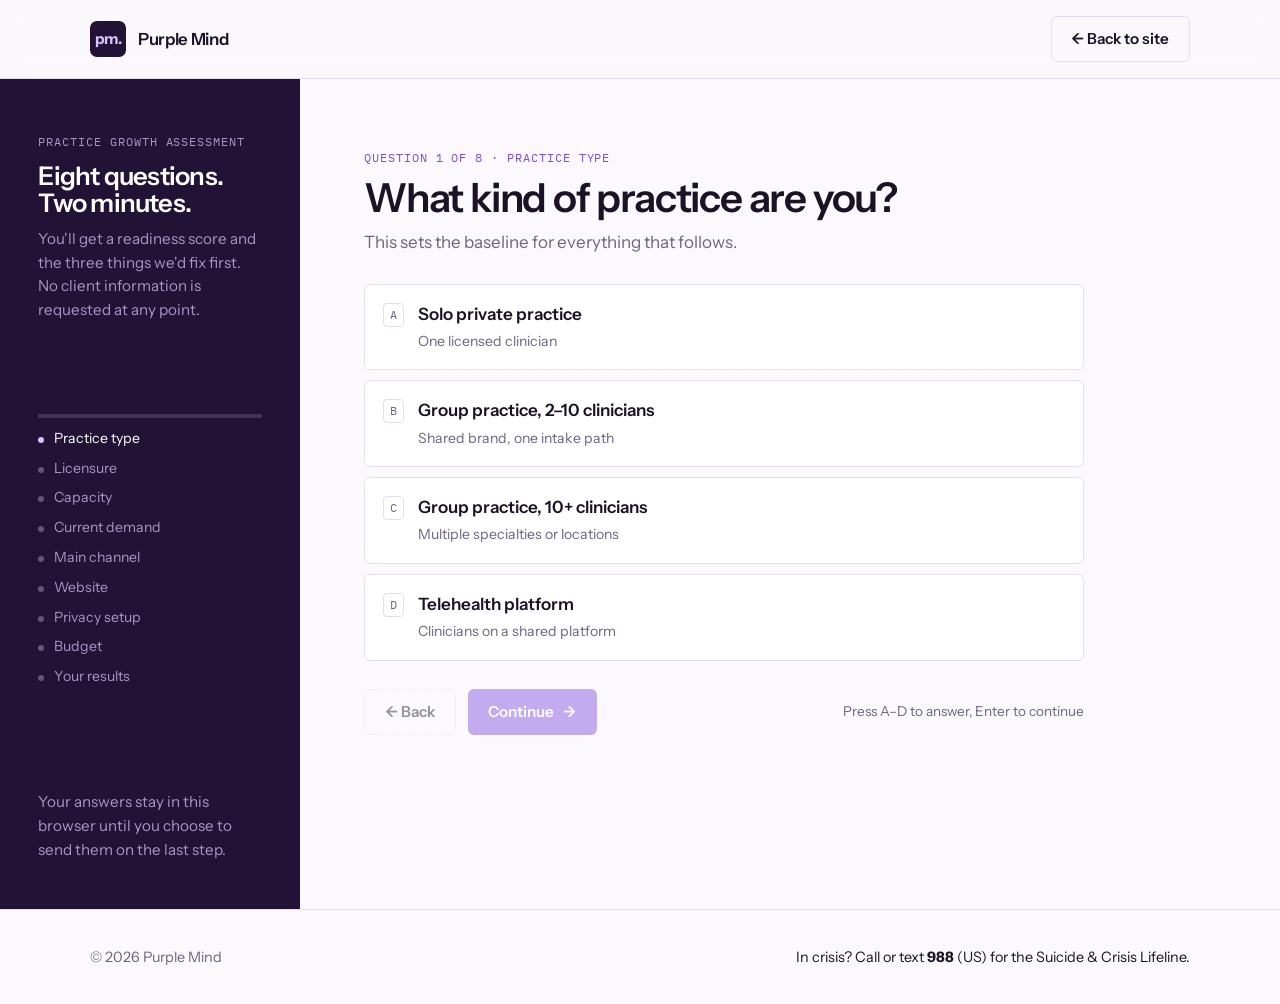
==== quiz.html @ f9efbcd6 "Redesign site and add Practice Growth Assessment quiz Co-Authored-By: Claude Fable 5.1 <noreply@anth" ====
<!doctype html>
<html lang="en">
<head>
<meta charset="utf-8">
<meta name="viewport" content="width=device-width, initial-scale=1, viewport-fit=cover">
<title>Practice Growth Assessment · Purple Mind</title>
<meta name="description" content="An eight-question assessment for online therapy practices: get a readiness score and the three fixes we'd make first.">
<link rel="preconnect" href="https://fonts.googleapis.com">
<link rel="preconnect" href="https://fonts.gstatic.com" crossorigin>
<link rel="stylesheet" href="https://fonts.googleapis.com/css2?family=Instrument+Sans:wght@400;500;600;700&family=IBM+Plex+Mono:wght@400;500&display=swap">
<link rel="stylesheet" href="shared.css">
<style>
/* Quiz: one question per screen, plum sidebar with progress, answers as large selectable tiles */
.quiz { display: grid; grid-template-columns: 300px minmax(0, 1fr); min-height: calc(100vh - 70px); }
.side { background: var(--plum); color: var(--plum-ink); padding: clamp(28px, 4vw, 48px) clamp(20px, 3vw, 40px); display: grid; align-content: space-between; gap: 32px; }
.side .mono { color: var(--plum-muted); }
.side h2 { color: #fff; font-size: 1.6rem; margin-top: 10px; }
.side p { color: var(--plum-muted); font-size: 0.95rem; margin-top: 10px; }
.prog { display: grid; gap: 10px; }
.prog-bar { height: 4px; background: color-mix(in srgb, var(--lavender) 18%, transparent); overflow: hidden; }
.prog-bar i { display: block; height: 100%; width: 0; background: var(--lavender); transition: width .5s var(--ease); }
.prog-list { list-style: none; margin: 0; padding: 0; display: grid; gap: 8px; font-size: 0.88rem; color: var(--plum-muted); }
.prog-list li { display: flex; gap: 10px; align-items: baseline; transition: color .3s; }
.prog-list li::before { content: ""; width: 6px; height: 6px; border-radius: 50%; background: currentColor; flex: none; opacity: .5; }
.prog-list li.done { color: var(--lavender); }
.prog-list li.now { color: #fff; }
.prog-list li.now::before { opacity: 1; background: var(--lavender); }
.side-foot { font-size: 0.82rem; color: var(--plum-muted); }

.stage { padding: clamp(32px, 5vw, 72px) clamp(16px, 5vw, 80px); display: grid; align-content: start; min-width: 0; }
.panel { display: grid; gap: 28px; max-width: 720px; animation: slide .45s var(--ease) both; }
.panel[hidden] { display: none; }
@keyframes slide { from { opacity: 0; transform: translateX(24px); } to { opacity: 1; transform: none; } }
.panel .mono { color: var(--violet); }
.panel h1 { font-size: clamp(1.7rem, 3.4vw, 2.5rem); font-weight: 600; margin-top: 8px; }
.panel .help { color: var(--muted); margin-top: 10px; max-width: 56ch; }

.opts { display: grid; gap: 10px; }
.opts.grid { grid-template-columns: repeat(2, minmax(0, 1fr)); }
.opt {
  display: flex; gap: 14px; align-items: flex-start; text-align: left; width: 100%;
  background: var(--surface); border: 1px solid var(--line); border-radius: var(--radius);
  padding: 16px 18px; font: inherit; color: var(--ink); cursor: pointer;
  transition: border-color .2s, background .2s, transform .2s var(--ease);
}
.opt:hover { border-color: var(--violet); transform: translateY(-1px); }
.opt[aria-checked="true"] { border-color: var(--violet); background: var(--tint); box-shadow: inset 0 0 0 1px var(--violet); }
.opt .k { font-family: var(--mono); font-size: 0.72rem; color: var(--muted); border: 1px solid var(--line); border-radius: 4px; padding: 2px 6px; flex: none; margin-top: 2px; }
.opt[aria-checked="true"] .k { color: var(--violet); border-color: var(--violet); }
.opt b { display: block; font-weight: 600; }
.opt small { color: var(--muted); font-size: 0.88rem; }
@media (max-width: 640px) { .opts.grid { grid-template-columns: 1fr; } }

.actions { display: flex; flex-wrap: wrap; gap: 12px; align-items: center; }
.actions .hint { font-size: 0.85rem; color: var(--muted); margin-left: auto; }
.btn[disabled] { opacity: .45; cursor: not-allowed; transform: none; }

/* Results */
.score { display: grid; grid-template-columns: auto minmax(0, 1fr); gap: 28px; align-items: center; background: var(--plum); color: var(--plum-ink); padding: 28px; border-radius: var(--radius); }
.ring { width: 132px; height: 132px; position: relative; display: grid; place-items: center; }
.ring svg { position: absolute; inset: 0; transform: rotate(-90deg); }
.ring circle { fill: none; stroke-width: 9; }
.ring .bg { stroke: color-mix(in srgb, var(--lavender) 18%, transparent); }
.ring .fg { stroke: var(--lavender); stroke-linecap: round; stroke-dasharray: 339.3; stroke-dashoffset: 339.3; transition: stroke-dashoffset 1.4s var(--ease) .2s; }
.ring .num { font-family: var(--display); font-weight: 700; font-size: 2.2rem; letter-spacing: -0.04em; color: #fff; font-variant-numeric: tabular-nums; }
.ring .of { font-family: var(--mono); font-size: 0.68rem; color: var(--plum-muted); letter-spacing: 0.1em; }
.score .tier { font-family: var(--mono); font-size: 0.72rem; letter-spacing: 0.1em; text-transform: uppercase; color: var(--lavender); }
.score h2 { color: #fff; font-size: 1.6rem; margin-top: 6px; }
.score p { color: var(--plum-muted); margin-top: 8px; font-size: 0.97rem; }
@media (max-width: 520px) { .score { grid-template-columns: 1fr; justify-items: start; } }

.fixes { display: grid; gap: 1px; background: var(--line); border: 1px solid var(--line); }
.fix { background: var(--surface); padding: 20px 22px; display: grid; grid-template-columns: 40px minmax(0, 1fr); gap: 4px 16px; }
.fix .n { font-family: var(--mono); color: var(--violet); font-size: 0.85rem; padding-top: 3px; }
.fix h3 { font-size: 1.05rem; }
.fix p { color: var(--muted); font-size: 0.94rem; grid-column: 2; }

form { display: grid; grid-template-columns: repeat(2, minmax(0, 1fr)); gap: 14px; background: var(--surface); border: 1px solid var(--line); padding: 24px; }
.field { display: grid; gap: 6px; min-width: 0; }
.field.full { grid-column: 1 / -1; }
label { font-size: 0.85rem; font-weight: 600; }
input, select, textarea { font: inherit; font-size: 0.97rem; color: var(--ink); background: var(--bg); border: 1px solid var(--line); border-radius: var(--radius); padding: 11px 13px; width: 100%; }
textarea { min-height: 90px; resize: vertical; }
input:focus, select:focus, textarea:focus { outline: 2px solid var(--violet); outline-offset: 1px; border-color: transparent; }
.form-foot { grid-column: 1 / -1; display: flex; flex-wrap: wrap; gap: 12px 20px; align-items: center; justify-content: space-between; }
.form-foot small { color: var(--muted); max-width: 40ch; }
.status { grid-column: 1 / -1; padding: 14px 16px; border-radius: var(--radius); background: var(--tint); font-size: 0.95rem; }
.status.err { background: color-mix(in srgb, #D14343 12%, var(--surface)); }
.summary { font-family: var(--mono); font-size: 0.8rem; white-space: pre-wrap; background: var(--bg); border: 1px solid var(--line); padding: 14px; margin-top: 10px; max-height: 220px; overflow: auto; }
@media (max-width: 560px) { form { grid-template-columns: 1fr; } }
@media (max-width: 860px) {
  .quiz { grid-template-columns: 1fr; min-height: 0; }
  .side { grid-template-rows: auto; gap: 20px; }
  .prog-list, .side-foot { display: none; }
}
</style>
</head>
<body>

<header class="nav">
  <div class="wrap">
    <a class="logo" href="index.html"><span class="logo-mark" aria-hidden="true">pm.</span>Purple Mind</a>
    <a class="btn btn-ghost" href="index.html">← Back to site</a>
  </div>
</header>

<main class="quiz">
  <aside class="side">
    <div>
      <span class="mono">Practice Growth Assessment</span>
      <h2>Eight questions. Two minutes.</h2>
      <p>You'll get a readiness score and the three things we'd fix first. No client information is requested at any point.</p>
    </div>
    <div class="prog">
      <div class="prog-bar"><i id="bar"></i></div>
      <ol class="prog-list" id="prog-list"></ol>
    </div>
    <p class="side-foot">Your answers stay in this browser until you choose to send them on the last step.</p>
  </aside>

  <section class="stage" id="stage" aria-live="polite"></section>
</main>

<footer>
  <div class="wrap">
    <span>© 2026 Purple Mind</span>
    <span class="crisis">In crisis? Call or text <strong>988</strong> (US) for the Suicide &amp; Crisis Lifeline.</span>
  </div>
</footer>

<script>
(function () {
  // Where completed assessments are sent. Leave empty until a form endpoint (for example a Formspree form URL) is set up.
  var FORM_ENDPOINT = '';

  var QUESTIONS = [
    { id: 'type', label: 'Practice type', title: 'What kind of practice are you?', help: 'This sets the baseline for everything that follows.',
      opts: [
        { v: 'solo', t: 'Solo private practice', s: 'One licensed clinician', pts: 1 },
        { v: 'small', t: 'Group practice, 2–10 clinicians', s: 'Shared brand, one intake path', pts: 2 },
        { v: 'large', t: 'Group practice, 10+ clinicians', s: 'Multiple specialties or locations', pts: 3 },
        { v: 'platform', t: 'Telehealth platform', s: 'Clinicians on a shared platform', pts: 3 }
      ] },
    { id: 'states', label: 'Licensure', title: 'How many states can your clinicians see clients in?', help: 'Telehealth ads must be limited to licensed states. More states means more addressable demand.',
      opts: [
        { v: '1', t: 'One state', pts: 1 }, { v: '2-3', t: 'Two or three', pts: 2 },
        { v: '4-10', t: 'Four to ten', pts: 3 }, { v: '10+', t: 'More than ten (or PSYPACT)', pts: 3 }
      ] },
    { id: 'openings', label: 'Capacity', title: 'How much open capacity do you have right now?', help: 'Marketing works best when there are sessions to fill. Full caseloads need a different plan.',
      opts: [
        { v: 'full', t: 'Full, with a waitlist', s: 'Growth means hiring first', pts: 0 },
        { v: 'few', t: 'A few openings a week', pts: 2 },
        { v: 'many', t: 'Significant openings', s: 'Multiple clinicians with room', pts: 3 },
        { v: 'new', t: 'Brand new practice', s: 'Building a caseload from zero', pts: 3 }
      ] },
    { id: 'consults', label: 'Current demand', title: 'How many new consult requests do you get in a typical month?', help: 'Count every channel: website, phone, directories, referrals.',
      opts: [
        { v: '0-5', t: 'Fewer than 5', pts: 3 }, { v: '5-15', t: '5 to 15', pts: 2 },
        { v: '15-40', t: '15 to 40', pts: 1 }, { v: '40+', t: 'More than 40', pts: 0 }
      ] },
    { id: 'channel', label: 'Main channel', title: 'Where do most new clients come from today?', help: 'Pick the single biggest source.',
      opts: [
        { v: 'referrals', t: 'Word of mouth and referrals', s: 'Reliable, but hard to scale', pts: 3 },
        { v: 'directory', t: 'Psychology Today or other directories', pts: 2 },
        { v: 'search', t: 'Google search or Google Business Profile', pts: 1 },
        { v: 'ads', t: 'Paid ads', pts: 1 },
        { v: 'insurance', t: 'Insurance panel listings', pts: 2 },
        { v: 'unsure', t: "I'm not sure", s: 'Nothing is tracked', pts: 3 }
      ] },
    { id: 'website', label: 'Website', title: 'Which best describes your website?', help: 'Think about what someone sees on their phone before deciding to reach out.',
      opts: [
        { v: 'none', t: 'No website, or a directory profile only', pts: 3 },
        { v: 'basic', t: 'A basic site with contact details', s: 'Not updated in a while', pts: 2 },
        { v: 'good', t: 'Modern site with online booking', pts: 1 },
        { v: 'strong', t: 'Modern site, booking and state-specific pages', pts: 0 }
      ] },
    { id: 'privacy', label: 'Privacy setup', title: 'Do you know which tracking tools run on your site and booking pages?', help: 'Ad pixels on intake pages can share health information with ad platforms. Most practices have never checked.',
      opts: [
        { v: 'audited', t: 'Yes, audited and documented', pts: 0 },
        { v: 'think', t: 'I think so, but not documented', pts: 2 },
        { v: 'no', t: 'No idea', pts: 3 },
        { v: 'nothing', t: 'We have no tracking at all', pts: 1 }
      ] },
    { id: 'budget', label: 'Budget', title: 'What monthly marketing budget are you considering, including ad spend?', help: 'A range is fine. This helps us recommend the right starting point.',
      opts: [
        { v: 'lt1k', t: 'Under $1,000', pts: 1 }, { v: '1-3k', t: '$1,000 to $3,000', pts: 2 },
        { v: '3-10k', t: '$3,000 to $10,000', pts: 3 }, { v: '10k+', t: 'More than $10,000', pts: 3 }
      ] }
  ];

  var answers = {}, step = 0, stage = document.getElementById('stage'), bar = document.getElementById('bar'), list = document.getElementById('prog-list');
  var maxPts = QUESTIONS.reduce(function (s, q) { return s + Math.max.apply(null, q.opts.map(function (o) { return o.pts; })); }, 0);

  QUESTIONS.concat([{ label: 'Your results' }]).forEach(function (q) { var li = document.createElement('li'); li.textContent = q.label; list.appendChild(li); });

  function updateProgress() {
    bar.style.width = (step / QUESTIONS.length * 100) + '%';
    Array.prototype.forEach.call(list.children, function (li, i) { li.className = i < step ? 'done' : i === step ? 'now' : ''; });
  }

  function renderQuestion() {
    var q = QUESTIONS[step], keys = 'ABCDEFGH';
    var panel = document.createElement('div'); panel.className = 'panel';
    panel.innerHTML = '<div><span class="mono">Question ' + (step + 1) + ' of ' + QUESTIONS.length + ' · ' + q.label + '</span><h1>' + q.title + '</h1><p class="help">' + q.help + '</p></div>' +
      '<div class="opts' + (q.opts.length > 4 ? ' grid' : '') + '" role="radiogroup" aria-label="' + q.title + '"></div>' +
      '<div class="actions"><button class="btn btn-ghost" type="button" id="back"' + (step === 0 ? ' disabled' : '') + '>← Back</button>' +
      '<button class="btn btn-primary" type="button" id="next" disabled>Continue <span class="arr">→</span></button><span class="hint">Press A–' + keys[q.opts.length - 1] + ' to answer, Enter to continue</span></div>';
    var opts = panel.querySelector('.opts'), next = panel.querySelector('#next');
    q.opts.forEach(function (o, i) {
      var b = document.createElement('button'); b.type = 'button'; b.className = 'opt'; b.setAttribute('role', 'radio');
      b.setAttribute('aria-checked', answers[q.id] === o.v ? 'true' : 'false');
      b.innerHTML = '<span class="k">' + keys[i] + '</span><span><b>' + o.t + '</b>' + (o.s ? '<small>' + o.s + '</small>' : '') + '</span>';
      b.addEventListener('click', function () { select(o.v); });
      opts.appendChild(b);
    });
    function select(v) {
      answers[q.id] = v; next.disabled = false;
      opts.querySelectorAll('.opt').forEach(function (b, i) { b.setAttribute('aria-checked', q.opts[i].v === v ? 'true' : 'false'); });
    }
    if (answers[q.id]) next.disabled = false;
    next.addEventListener('click', function () { step++; render(); });
    panel.querySelector('#back').addEventListener('click', function () { step--; render(); });
    panel._keys = function (e) {
      var i = keys.indexOf(e.key.toUpperCase());
      if (i > -1 && i < q.opts.length && !e.metaKey && !e.ctrlKey) select(q.opts[i].v);
      else if (e.key === 'Enter' && !next.disabled) next.click();
    };
    return panel;
  }

  function score() {
    var pts = 0, labels = {};
    QUESTIONS.forEach(function (q) { var o = q.opts.filter(function (o) { return o.v === answers[q.id]; })[0]; pts += o.pts; labels[q.label] = o.t; });
    return { pts: pts, pct: Math.round(pts / maxPts * 100), labels: labels };
  }

  // Fixes are chosen from answers, most urgent first
  function fixes() {
    var f = [], a = answers;
    if (a.privacy === 'no' || a.privacy === 'think') f.push(['Run a tracking audit on intake and booking pages', 'Document every pixel and script, remove any on sensitive pages, and confirm a BAA for each remaining vendor. This comes before any ad spend.']);
    if (a.website === 'none' || a.website === 'basic') f.push(['Build a site that answers the pre-booking questions', 'Fees, insurance, specialties, licensed states and what the first session looks like, with a booking path that hands off securely to your EHR.']);
    if (a.channel === 'unsure') f.push(['Set up source tracking for consult requests', 'Tag every website, phone and directory inquiry by source so you know what is working before spending more on any of it.']);
    if (a.channel === 'referrals' || a.channel === 'insurance') f.push(['Add a second channel you control', 'Referrals and panel listings are hard to scale on purpose. Google Business Profile and directory optimization is the lowest-cost next step.']);
    if (a.states === '4-10' || a.states === '10+') f.push(['Publish state-specific landing pages', 'One page per licensed state, each listing the clinicians who can see clients there. These capture search demand that a single homepage cannot.']);
    if (a.openings === 'full') f.push(['Hold paid acquisition until capacity opens', 'Spending on consults you cannot schedule hurts show rates and reviews. Use this period to fix the site and profiles instead.']);
    if (a.consults === '0-5' || a.consults === '5-15') f.push(['Start conservative, state-targeted search ads', 'Search ads limited to your licensed states reach people actively looking for a therapist this week. Budgets start small and scale on cost per booked intake.']);
    if (a.budget === 'lt1k') f.push(['Prioritize organic channels first', 'Below $1,000 a month, directory and Google Business Profile work outperforms paid ads. Ads become worthwhile once the booking path is solid.']);
    f.push(['Rebuild directory profiles around specialties', 'Most Psychology Today profiles read like résumés. Rewriting them around the problems you treat and the states you serve lifts inquiry rates without any ad spend.']);
    f.push(['Lead monthly reporting with booked intakes', 'Track consult requests, booked intakes, cost per intake and show rate. Clicks and impressions go on page two.']);
    return f.slice(0, 3);
  }

  function renderResults() {
    var s = score(), tier = s.pct >= 60 ? ['High opportunity', 'There is clear room to grow and the fundamentals need work first. The fixes below are where we would start on day one.']
      : s.pct >= 35 ? ['Ready to scale', 'The basics are in place. The next gains come from tightening the booking path and adding a channel you control.']
      : ['Well positioned', 'Your setup is ahead of most practices. Growth here is about precision: state pages, reporting and careful paid testing.'];
    var panel = document.createElement('div'); panel.className = 'panel'; panel.style.maxWidth = '820px';
    var fx = fixes();
    panel.innerHTML =
      '<div><span class="mono">Your results</span><h1>Here is where your practice stands.</h1></div>' +
      '<div class="score"><div class="ring"><svg viewBox="0 0 120 120" aria-hidden="true"><circle class="bg" cx="60" cy="60" r="54"/><circle class="fg" id="arc" cx="60" cy="60" r="54"/></svg><div style="text-align:center"><div class="num" id="num">0</div><div class="of">Opportunity</div></div></div>' +
      '<div><span class="tier">' + tier[0] + '</span><h2>Growth opportunity score: ' + s.pct + ' of 100</h2><p>' + tier[1] + ' A higher score means more untapped upside, not a worse practice.</p></div></div>' +
      '<div><span class="mono">What we would fix first</span><div class="fixes" style="margin-top:12px">' + fx.map(function (f, i) { return '<div class="fix"><span class="n">0' + (i + 1) + '</span><h3>' + f[0] + '</h3><p>' + f[1] + '</p></div>'; }).join('') + '</div></div>' +
      '<div><span class="mono">Book a free 30-minute strategy call</span><p class="help" style="margin-bottom:16px">We will walk through these three fixes against your actual site and profiles. Please do not include any client information.</p>' +
      '<form id="f" novalidate>' +
      '<div class="field"><label for="f-name">Your name</label><input id="f-name" name="name" autocomplete="name" required></div>' +
      '<div class="field"><label for="f-practice">Practice name</label><input id="f-practice" name="practice" autocomplete="organization"></div>' +
      '<div class="field"><label for="f-email">Work email</label><input id="f-email" name="email" type="email" autocomplete="email" required></div>' +
      '<div class="field"><label for="f-role">Your role</label><select id="f-role" name="role"><option>Owner / lead clinician</option><option>Practice manager</option><option>Marketing lead</option><option>Other</option></select></div>' +
      '<div class="field full"><label for="f-notes">Anything else we should know? (optional)</label><textarea id="f-notes" name="notes"></textarea></div>' +
      '<div class="form-foot"><small>Your eight answers are sent with this request so the call is useful from minute one.</small><button class="btn btn-primary" type="submit" id="send">Request my call <span class="arr">→</span></button></div>' +
      '<p class="status" id="status" role="status" hidden></p></form></div>' +
      '<div class="actions"><button class="btn btn-ghost" type="button" id="back">← Change my answers</button></div>';
    panel.querySelector('#back').addEventListener('click', function () { step = QUESTIONS.length - 1; render(); });
    setTimeout(function () {
      panel.querySelector('#arc').style.strokeDashoffset = 339.3 * (1 - s.pct / 100);
      var num = panel.querySelector('#num'), t0 = performance.now();
      (function tick(t) { var k = Math.min(1, (t - t0) / 1400); num.textContent = Math.round(s.pct * (1 - Math.pow(1 - k, 3))); if (k < 1) requestAnimationFrame(tick); })(t0);
    }, 50);
    panel.querySelector('#f').addEventListener('submit', function (e) { e.preventDefault(); submit(e.target, s); });
    return panel;
  }

  function submit(form, s) {
    var status = form.querySelector('#status'), btn = form.querySelector('#send');
    var name = form.name.value.trim(), email = form.email.value.trim();
    status.hidden = false; status.className = 'status';
    if (!name || !/^\S+@\S+\.\S+$/.test(email)) { status.classList.add('err'); status.textContent = 'Please add your name and a valid email so we can reply.'; return; }
    var payload = { name: name, practice: form.practice.value.trim(), email: email, role: form.role.value, notes: form.notes.value.trim(), score: s.pct + '/100' };
    Object.keys(s.labels).forEach(function (k) { payload[k] = s.labels[k]; });
    payload['Top fixes'] = fixes().map(function (f) { return f[0]; }).join(' | ');
    var text = Object.keys(payload).map(function (k) { return k + ': ' + payload[k]; }).join('\n');

    if (!FORM_ENDPOINT) {
      status.innerHTML = 'Thanks, ' + name.split(' ')[0] + '. This form is not connected to an inbox yet, so your request was not sent. Here is a copy of your assessment to keep:<div class="summary"></div>';
      status.querySelector('.summary').textContent = text;
      return;
    }
    btn.disabled = true; status.textContent = 'Sending…';
    fetch(FORM_ENDPOINT, { method: 'POST', headers: { 'Content-Type': 'application/json', 'Accept': 'application/json' }, body: JSON.stringify(payload) })
      .then(function (r) { if (!r.ok) throw new Error(r.status); status.textContent = 'Thanks, ' + name.split(' ')[0] + '. Your request is in. We reply within one business day to set up the call.'; form.reset(); })
      .catch(function () { btn.disabled = false; status.classList.add('err'); status.textContent = 'Something went wrong sending your request. Please try again in a moment.'; });
  }

  var keyHandler = null;
  function render() {
    if (keyHandler) removeEventListener('keydown', keyHandler);
    stage.innerHTML = '';
    var panel = step < QUESTIONS.length ? renderQuestion() : renderResults();
    stage.appendChild(panel);
    if (panel._keys) { keyHandler = function (e) { if (/^(INPUT|TEXTAREA|SELECT)$/.test(e.target.tagName)) return; panel._keys(e); }; addEventListener('keydown', keyHandler); }
    updateProgress();
    if (step > 0) window.scrollTo({ top: 0, behavior: 'smooth' });
  }
  render();
})();
</script>
</body>
</html>
---- shared.css ----
/* Purple Mind — shared tokens and primitives
   Layout: hard left edge, grotesk headlines, plum (#221236) and lavender (#D8C3FB) pulled from the pm. mark */
:root {
  --bg: #FBF9FD;
  --surface: #FFFFFF;
  --ink: #1B1226;
  --muted: #6E6380;
  --line: #E4DCEF;
  --plum: #221236;
  --plum-ink: #EFE7FB;
  --plum-muted: #A996C4;
  --lavender: #D8C3FB;
  --violet: #7C4DDE;
  --violet-ink: #FFFFFF;
  --tint: #F0E9FA;
  --ok: #2F8F5B;
  --display: "Instrument Sans", "Helvetica Neue", Arial, sans-serif;
  --body: "Instrument Sans", "Helvetica Neue", Arial, sans-serif;
  --mono: "IBM Plex Mono", "SFMono-Regular", Menlo, monospace;
  --radius: 6px;
  --ease: cubic-bezier(.2,.7,.2,1);
}
@media (prefers-color-scheme: dark) {
  :root:not([data-theme="light"]) {
    --bg: #130E1A; --surface: #1C1526; --ink: #F0EAF8; --muted: #A89BBA; --line: #2E2440;
    --plum: #1B1129; --plum-ink: #F0EAF8; --plum-muted: #A996C4;
    --violet: #A98BEF; --violet-ink: #1B1129; --tint: #251B35; --ok: #5FBF8A;
    color-scheme: dark;
  }
}
:root[data-theme="dark"] {
  --bg: #130E1A; --surface: #1C1526; --ink: #F0EAF8; --muted: #A89BBA; --line: #2E2440;
  --plum: #1B1129; --plum-ink: #F0EAF8; --plum-muted: #A996C4;
  --violet: #A98BEF; --violet-ink: #1B1129; --tint: #251B35; --ok: #5FBF8A;
  color-scheme: dark;
}

* { box-sizing: border-box; }
html { scroll-behavior: smooth; }
body {
  margin: 0; background: var(--bg); color: var(--ink);
  font-family: var(--body); font-size: 17px; line-height: 1.55;
  -webkit-font-smoothing: antialiased;
}
.wrap { max-width: 1180px; margin-inline: auto; padding-inline: clamp(16px, 4vw, 40px); }
h1, h2, h3 { font-family: var(--display); margin: 0; line-height: 1.05; letter-spacing: -0.03em; text-wrap: balance; }
h1 { font-size: clamp(2.5rem, 6.4vw, 5rem); font-weight: 700; }
h2 { font-size: clamp(1.9rem, 3.8vw, 2.9rem); font-weight: 600; }
h3 { font-size: 1.2rem; font-weight: 600; letter-spacing: -0.01em; }
p { margin: 0; }
a { color: inherit; }
:focus-visible { outline: 2px solid var(--violet); outline-offset: 3px; }
.mono { font-family: var(--mono); font-size: 0.74rem; letter-spacing: 0.08em; text-transform: uppercase; color: var(--muted); }

.btn {
  display: inline-flex; align-items: center; gap: 0.6em;
  font: 600 0.95rem/1 var(--body); text-decoration: none; cursor: pointer;
  padding: 0.95em 1.3em; border-radius: var(--radius); border: 1px solid transparent;
  transition: transform .25s var(--ease), background .25s, border-color .25s;
}
.btn .arr { display: inline-block; transition: transform .25s var(--ease); }
.btn:hover .arr { transform: translateX(4px); }
.btn-primary { background: var(--violet); color: var(--violet-ink); }
.btn-primary:hover { transform: translateY(-2px); }
.btn-ghost { border-color: var(--line); color: var(--ink); background: transparent; }
.btn-ghost:hover { border-color: var(--ink); }
.btn-light { background: var(--lavender); color: #221236; }
.btn-light:hover { transform: translateY(-2px); }

/* Nav */
.nav {
  position: sticky; top: env(safe-area-inset-top, 0px); z-index: 20;
  background: color-mix(in srgb, var(--bg) 86%, transparent);
  backdrop-filter: blur(12px); border-bottom: 1px solid var(--line);
  transition: padding .3s var(--ease);
}
.nav .wrap { display: flex; align-items: center; justify-content: space-between; gap: 16px; padding-block: 16px; transition: padding .3s var(--ease); }
.nav.compact .wrap { padding-block: 10px; }
.logo { display: flex; align-items: center; gap: 12px; text-decoration: none; font-weight: 600; letter-spacing: -0.02em; font-size: 1.05rem; }
.logo-mark {
  width: 36px; height: 36px; border-radius: 7px; background: #221236; color: #D8C3FB;
  display: grid; place-items: center; font: 700 0.95rem/1 var(--display); letter-spacing: -0.03em;
}
.nav-links { display: flex; gap: 28px; font-size: 0.93rem; color: var(--muted); }
.nav-links a { text-decoration: none; position: relative; }
.nav-links a::after { content: ""; position: absolute; left: 0; right: 100%; bottom: -4px; height: 1px; background: var(--ink); transition: right .25s var(--ease); }
.nav-links a:hover { color: var(--ink); }
.nav-links a:hover::after { right: 0; }
@media (max-width: 860px) { .nav-links { display: none; } }

/* Scroll reveal: only applied once JS has confirmed it will run, so the page is complete without it */
.js .reveal { opacity: 0; transform: translateY(18px); transition: opacity .7s var(--ease), transform .7s var(--ease); }
.js .reveal.in { opacity: 1; transform: none; }
.js .reveal[data-delay="1"] { transition-delay: .1s; }
.js .reveal[data-delay="2"] { transition-delay: .2s; }
.js .reveal[data-delay="3"] { transition-delay: .3s; }
@media (prefers-reduced-motion: reduce) {
  html { scroll-behavior: auto; }
  .js .reveal { opacity: 1; transform: none; transition: none; }
  *, *::before, *::after { animation-duration: 0.01ms !important; animation-iteration-count: 1 !important; }
}

footer { padding-block: 36px; border-top: 1px solid var(--line); }
footer .wrap { display: flex; flex-wrap: wrap; justify-content: space-between; gap: 12px 24px; color: var(--muted); font-size: 0.9rem; }
footer .crisis { color: var(--ink); }
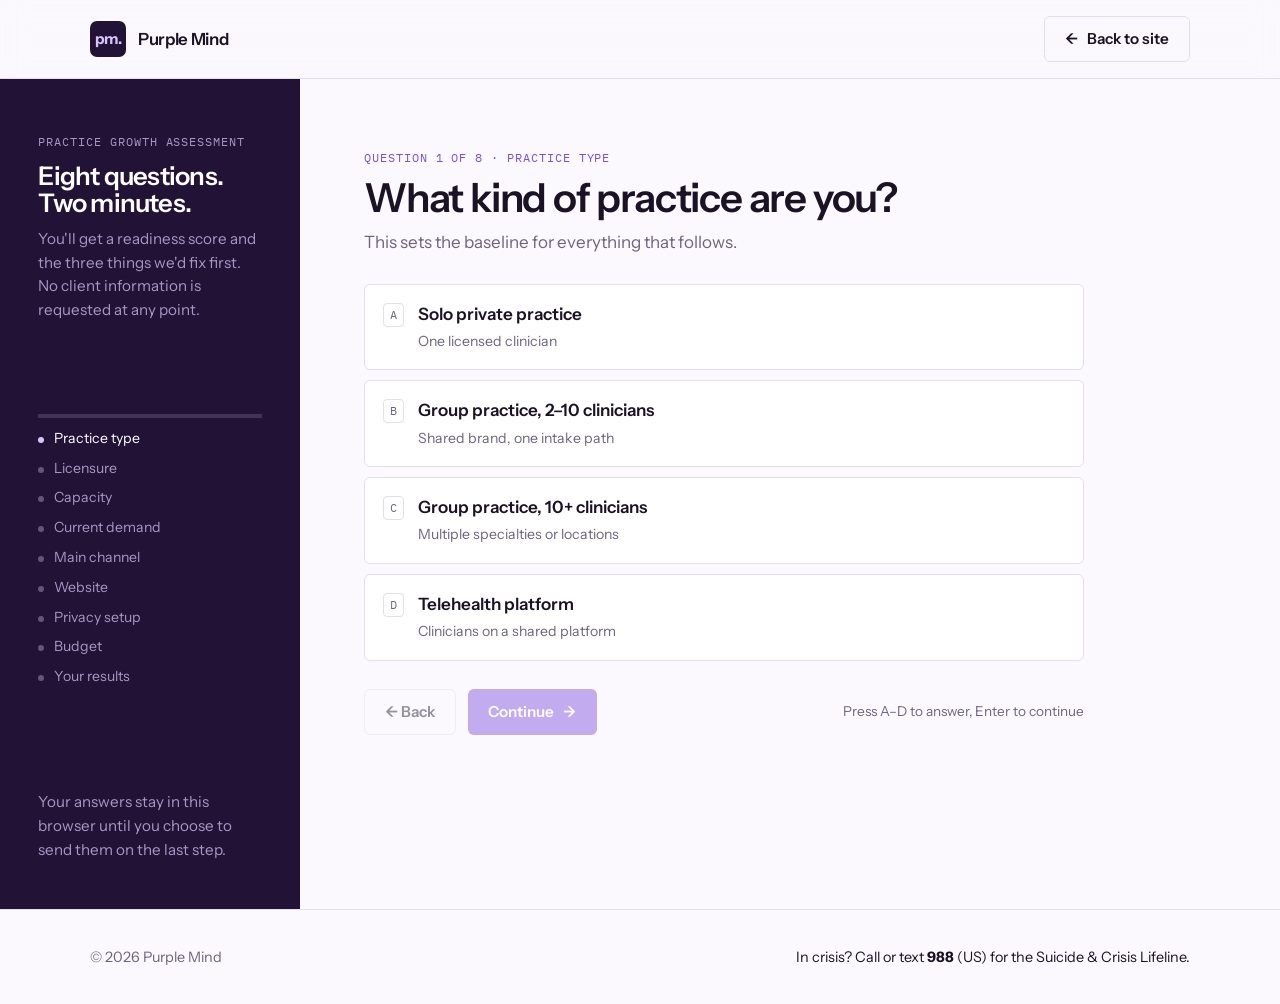
==== commit f3db36fd: "Tighten phone layout: compact nav, quiz sidebar, score ring Co-Authored-By: Claude Fable 5.1 <norepl" ====
--- a/quiz.html
+++ b/quiz.html
@@ -90,8 +90,28 @@
 @media (max-width: 560px) { form { grid-template-columns: 1fr; } }
 @media (max-width: 860px) {
   .quiz { grid-template-columns: 1fr; min-height: 0; }
-  .side { grid-template-rows: auto; gap: 20px; }
+  .side { grid-template-rows: auto; gap: 16px; padding: 20px clamp(16px, 4vw, 40px); }
+  .side h2 { font-size: 1.15rem; margin-top: 6px; }
+  .side p { display: none; }
+  .side .mono { font-size: 0.68rem; }
   .prog-list, .side-foot { display: none; }
+  .prog { gap: 0; }
+}
+@media (max-width: 520px) {
+  .stage { padding: 28px 16px 48px; }
+  .panel { gap: 22px; }
+  .panel h1 { font-size: 1.55rem; }
+  .opt { padding: 14px 14px; }
+  .actions { gap: 10px; }
+  .actions .hint { display: none; }
+  .actions .btn { flex: 1; justify-content: center; }
+  .score { padding: 20px; }
+  .ring { width: 112px; height: 112px; }
+  .ring .num { font-size: 1.9rem; }
+  .ring .of { font-size: 0.58rem; letter-spacing: 0.06em; }
+  form { padding: 18px; }
+  .fix { grid-template-columns: 1fr; }
+  .fix p { grid-column: 1; }
 }
 </style>
 </head>
@@ -100,7 +120,7 @@
 <header class="nav">
   <div class="wrap">
     <a class="logo" href="index.html"><span class="logo-mark" aria-hidden="true">pm.</span>Purple Mind</a>
-    <a class="btn btn-ghost" href="index.html">← Back to site</a>
+    <a class="btn btn-ghost" href="index.html">← <span class="long">Back to site</span><span class="short">Back</span></a>
   </div>
 </header>
 
@@ -310,7 +330,7 @@
     stage.appendChild(panel);
     if (panel._keys) { keyHandler = function (e) { if (/^(INPUT|TEXTAREA|SELECT)$/.test(e.target.tagName)) return; panel._keys(e); }; addEventListener('keydown', keyHandler); }
     updateProgress();
-    if (step > 0) window.scrollTo({ top: 0, behavior: 'smooth' });
+    if (step > 0) { var top = window.innerWidth <= 860 ? stage.getBoundingClientRect().top + scrollY - 70 : 0; window.scrollTo({ top: top, behavior: 'smooth' }); }
   }
   render();
 })();
--- a/shared.css
+++ b/shared.css
@@ -86,7 +86,18 @@
 .nav-links a::after { content: ""; position: absolute; left: 0; right: 100%; bottom: -4px; height: 1px; background: var(--ink); transition: right .25s var(--ease); }
 .nav-links a:hover { color: var(--ink); }
 .nav-links a:hover::after { right: 0; }
+.btn .short { display: none; }
 @media (max-width: 860px) { .nav-links { display: none; } }
+@media (max-width: 520px) {
+  body { font-size: 16px; }
+  .logo { white-space: nowrap; font-size: 1rem; gap: 10px; }
+  .logo-mark { width: 32px; height: 32px; font-size: 0.85rem; }
+  .nav .wrap { padding-block: 12px; }
+  .nav .btn { padding: 0.8em 1em; font-size: 0.88rem; }
+  .btn .long { display: none; }
+  .btn .short { display: inline; }
+  .btn { -webkit-tap-highlight-color: transparent; }
+}
 
 /* Scroll reveal: only applied once JS has confirmed it will run, so the page is complete without it */
 .js .reveal { opacity: 0; transform: translateY(18px); transition: opacity .7s var(--ease), transform .7s var(--ease); }
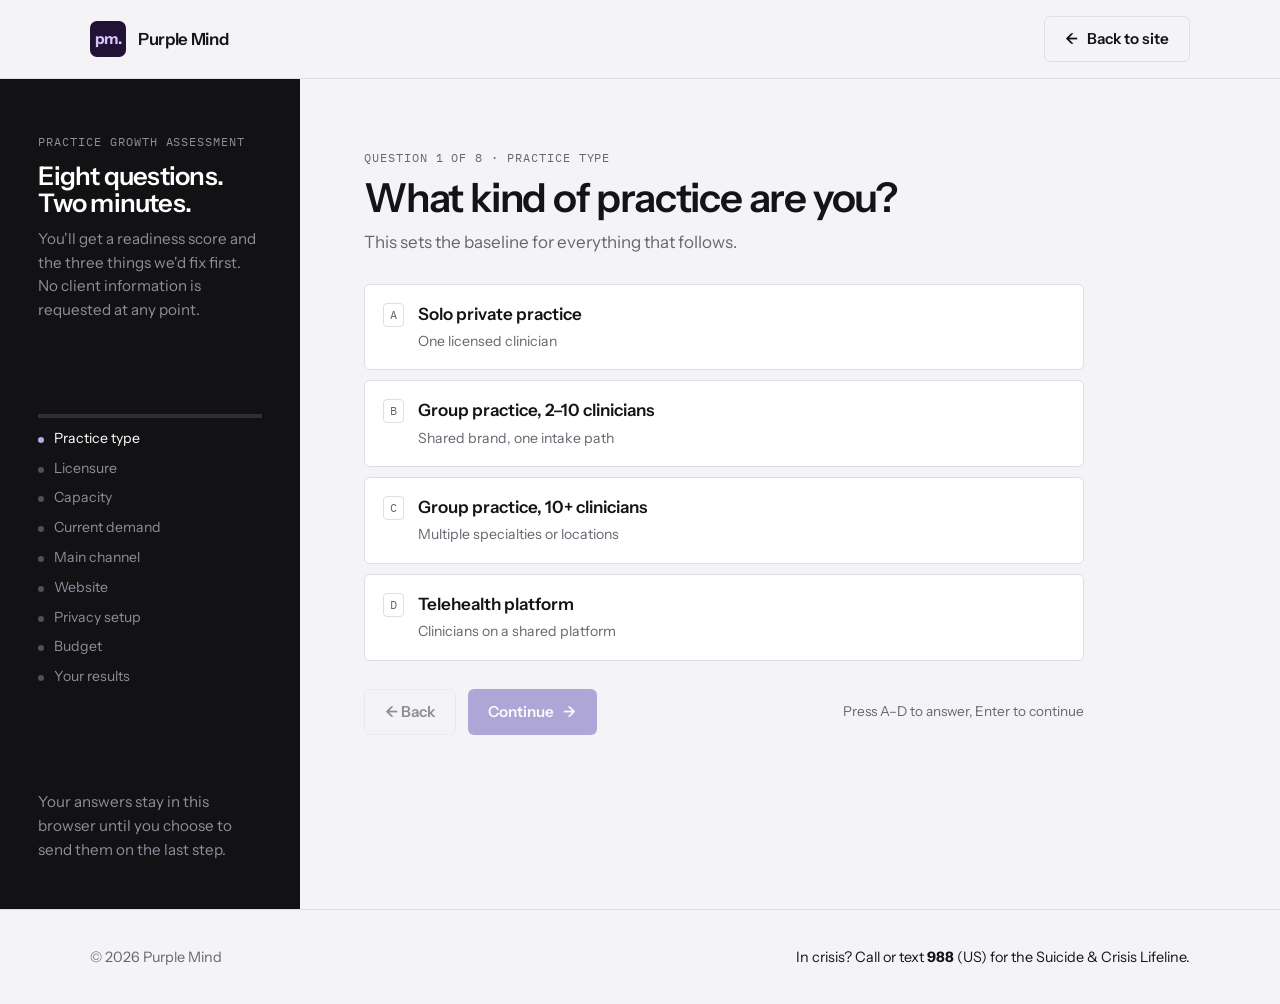
==== commit e997d426: "Neutral charcoal palette; purple limited to primary accents Co-Authored-By: Claude Fable 5.1 <norepl" ====
--- a/quiz.html
+++ b/quiz.html
@@ -17,12 +17,12 @@
 .side h2 { color: #fff; font-size: 1.6rem; margin-top: 10px; }
 .side p { color: var(--plum-muted); font-size: 0.95rem; margin-top: 10px; }
 .prog { display: grid; gap: 10px; }
-.prog-bar { height: 4px; background: color-mix(in srgb, var(--lavender) 18%, transparent); overflow: hidden; }
+.prog-bar { height: 4px; background: color-mix(in srgb, #fff 12%, transparent); overflow: hidden; }
 .prog-bar i { display: block; height: 100%; width: 0; background: var(--lavender); transition: width .5s var(--ease); }
 .prog-list { list-style: none; margin: 0; padding: 0; display: grid; gap: 8px; font-size: 0.88rem; color: var(--plum-muted); }
 .prog-list li { display: flex; gap: 10px; align-items: baseline; transition: color .3s; }
 .prog-list li::before { content: ""; width: 6px; height: 6px; border-radius: 50%; background: currentColor; flex: none; opacity: .5; }
-.prog-list li.done { color: var(--lavender); }
+.prog-list li.done { color: var(--plum-ink); }
 .prog-list li.now { color: #fff; }
 .prog-list li.now::before { opacity: 1; background: var(--lavender); }
 .side-foot { font-size: 0.82rem; color: var(--plum-muted); }
@@ -31,7 +31,7 @@
 .panel { display: grid; gap: 28px; max-width: 720px; animation: slide .45s var(--ease) both; }
 .panel[hidden] { display: none; }
 @keyframes slide { from { opacity: 0; transform: translateX(24px); } to { opacity: 1; transform: none; } }
-.panel .mono { color: var(--violet); }
+.panel .mono { color: var(--muted); }
 .panel h1 { font-size: clamp(1.7rem, 3.4vw, 2.5rem); font-weight: 600; margin-top: 8px; }
 .panel .help { color: var(--muted); margin-top: 10px; max-width: 56ch; }
 
@@ -60,18 +60,18 @@
 .ring { width: 132px; height: 132px; position: relative; display: grid; place-items: center; }
 .ring svg { position: absolute; inset: 0; transform: rotate(-90deg); }
 .ring circle { fill: none; stroke-width: 9; }
-.ring .bg { stroke: color-mix(in srgb, var(--lavender) 18%, transparent); }
+.ring .bg { stroke: color-mix(in srgb, #fff 12%, transparent); }
 .ring .fg { stroke: var(--lavender); stroke-linecap: round; stroke-dasharray: 339.3; stroke-dashoffset: 339.3; transition: stroke-dashoffset 1.4s var(--ease) .2s; }
 .ring .num { font-family: var(--display); font-weight: 700; font-size: 2.2rem; letter-spacing: -0.04em; color: #fff; font-variant-numeric: tabular-nums; }
 .ring .of { font-family: var(--mono); font-size: 0.68rem; color: var(--plum-muted); letter-spacing: 0.1em; }
-.score .tier { font-family: var(--mono); font-size: 0.72rem; letter-spacing: 0.1em; text-transform: uppercase; color: var(--lavender); }
+.score .tier { font-family: var(--mono); font-size: 0.72rem; letter-spacing: 0.1em; text-transform: uppercase; color: var(--plum-muted); }
 .score h2 { color: #fff; font-size: 1.6rem; margin-top: 6px; }
 .score p { color: var(--plum-muted); margin-top: 8px; font-size: 0.97rem; }
 @media (max-width: 520px) { .score { grid-template-columns: 1fr; justify-items: start; } }
 
 .fixes { display: grid; gap: 1px; background: var(--line); border: 1px solid var(--line); }
 .fix { background: var(--surface); padding: 20px 22px; display: grid; grid-template-columns: 40px minmax(0, 1fr); gap: 4px 16px; }
-.fix .n { font-family: var(--mono); color: var(--violet); font-size: 0.85rem; padding-top: 3px; }
+.fix .n { font-family: var(--mono); color: var(--muted); font-size: 0.85rem; padding-top: 3px; }
 .fix h3 { font-size: 1.05rem; }
 .fix p { color: var(--muted); font-size: 0.94rem; grid-column: 2; }
 
--- a/shared.css
+++ b/shared.css
@@ -1,19 +1,19 @@
 /* Purple Mind — shared tokens and primitives
    Layout: hard left edge, grotesk headlines, plum (#221236) and lavender (#D8C3FB) pulled from the pm. mark */
 :root {
-  --bg: #FBF9FD;
+  --bg: #F4F4F6;
   --surface: #FFFFFF;
-  --ink: #1B1226;
-  --muted: #6E6380;
-  --line: #E4DCEF;
-  --plum: #221236;
-  --plum-ink: #EFE7FB;
-  --plum-muted: #A996C4;
-  --lavender: #D8C3FB;
-  --violet: #7C4DDE;
+  --ink: #141418;
+  --muted: #66666F;
+  --line: #DEDEE3;
+  --plum: #121215;
+  --plum-ink: #EDEDF0;
+  --plum-muted: #8E8E99;
+  --lavender: #B9A8E6;
+  --violet: #5A48B0;
   --violet-ink: #FFFFFF;
-  --tint: #F0E9FA;
-  --ok: #2F8F5B;
+  --tint: #ECECEF;
+  --ok: #2E7D56;
   --display: "Instrument Sans", "Helvetica Neue", Arial, sans-serif;
   --body: "Instrument Sans", "Helvetica Neue", Arial, sans-serif;
   --mono: "IBM Plex Mono", "SFMono-Regular", Menlo, monospace;
@@ -22,16 +22,16 @@
 }
 @media (prefers-color-scheme: dark) {
   :root:not([data-theme="light"]) {
-    --bg: #130E1A; --surface: #1C1526; --ink: #F0EAF8; --muted: #A89BBA; --line: #2E2440;
-    --plum: #1B1129; --plum-ink: #F0EAF8; --plum-muted: #A996C4;
-    --violet: #A98BEF; --violet-ink: #1B1129; --tint: #251B35; --ok: #5FBF8A;
+    --bg: #0D0D10; --surface: #15151A; --ink: #EDEDF0; --muted: #9A9AA5; --line: #26262C;
+    --plum: #0F0F12; --plum-ink: #EDEDF0; --plum-muted: #8E8E99;
+    --violet: #9A88E0; --violet-ink: #0F0F12; --tint: #1C1C22; --ok: #5BB383;
     color-scheme: dark;
   }
 }
 :root[data-theme="dark"] {
-  --bg: #130E1A; --surface: #1C1526; --ink: #F0EAF8; --muted: #A89BBA; --line: #2E2440;
-  --plum: #1B1129; --plum-ink: #F0EAF8; --plum-muted: #A996C4;
-  --violet: #A98BEF; --violet-ink: #1B1129; --tint: #251B35; --ok: #5FBF8A;
+  --bg: #0D0D10; --surface: #15151A; --ink: #EDEDF0; --muted: #9A9AA5; --line: #26262C;
+  --plum: #0F0F12; --plum-ink: #EDEDF0; --plum-muted: #8E8E99;
+  --violet: #9A88E0; --violet-ink: #0F0F12; --tint: #1C1C22; --ok: #5BB383;
   color-scheme: dark;
 }
 
@@ -64,7 +64,7 @@
 .btn-primary:hover { transform: translateY(-2px); }
 .btn-ghost { border-color: var(--line); color: var(--ink); background: transparent; }
 .btn-ghost:hover { border-color: var(--ink); }
-.btn-light { background: var(--lavender); color: #221236; }
+.btn-light { background: #FFFFFF; color: #141418; }
 .btn-light:hover { transform: translateY(-2px); }
 
 /* Nav */
@@ -100,7 +100,7 @@
 }
 
 /* Scroll reveal: only applied once JS has confirmed it will run, so the page is complete without it */
-.js .reveal { opacity: 0; transform: translateY(18px); transition: opacity .7s var(--ease), transform .7s var(--ease); }
+.js .reveal { opacity: 0; transform: translateY(18px); transition: opacity .5s var(--ease), transform .5s var(--ease); }
 .js .reveal.in { opacity: 1; transform: none; }
 .js .reveal[data-delay="1"] { transition-delay: .1s; }
 .js .reveal[data-delay="2"] { transition-delay: .2s; }
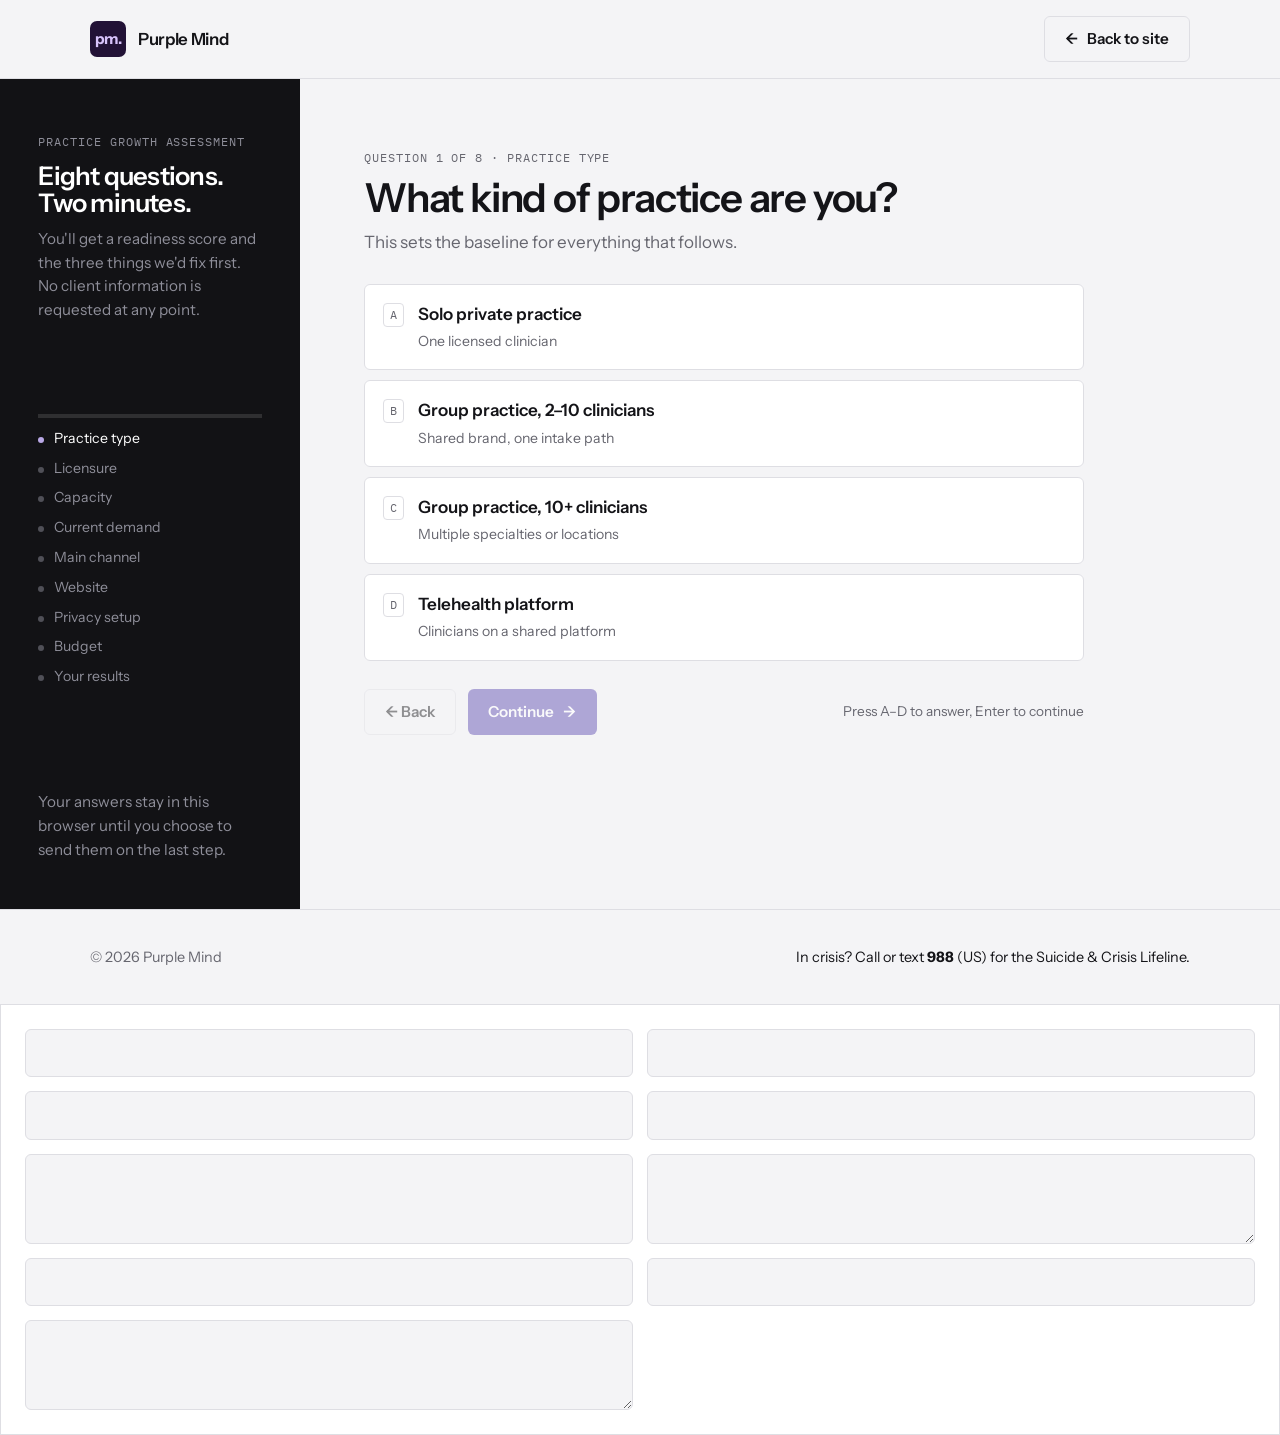
==== commit 152385c3: "Add Instagram landing page and connect forms to Netlify - start.html: ad landing page with the insta" ====
--- a/quiz.html
+++ b/quiz.html
@@ -148,10 +148,14 @@
   </div>
 </footer>
 
+<!-- Netlify Forms reads this hidden copy at deploy time; the visible form is built by the script below -->
+<form name="assessment" data-netlify="true" netlify-honeypot="bot-field" hidden>
+  <input name="bot-field"><input name="name"><input name="practice"><input name="email"><input name="role">
+  <textarea name="notes"></textarea><input name="score"><input name="top-fixes"><textarea name="answers"></textarea>
+</form>
 <script>
 (function () {
   // Where completed assessments are sent. Leave empty until a form endpoint (for example a Formspree form URL) is set up.
-  var FORM_ENDPOINT = '';
 
   var QUESTIONS = [
     { id: 'type', label: 'Practice type', title: 'What kind of practice are you?', help: 'This sets the baseline for everything that follows.',
@@ -311,15 +315,19 @@
     payload['Top fixes'] = fixes().map(function (f) { return f[0]; }).join(' | ');
     var text = Object.keys(payload).map(function (k) { return k + ': ' + payload[k]; }).join('\n');
 
-    if (!FORM_ENDPOINT) {
-      status.innerHTML = 'Thanks, ' + name.split(' ')[0] + '. This form is not connected to an inbox yet, so your request was not sent. Here is a copy of your assessment to keep:<div class="summary"></div>';
-      status.querySelector('.summary').textContent = text;
-      return;
-    }
     btn.disabled = true; status.textContent = 'Sending…';
-    fetch(FORM_ENDPOINT, { method: 'POST', headers: { 'Content-Type': 'application/json', 'Accept': 'application/json' }, body: JSON.stringify(payload) })
+    var body = new URLSearchParams({
+      'form-name': 'assessment',
+      name: payload.name, practice: payload.practice, email: payload.email, role: payload.role,
+      notes: payload.notes, score: payload.score, 'top-fixes': payload['Top fixes'], answers: text
+    });
+    fetch('/', { method: 'POST', headers: { 'Content-Type': 'application/x-www-form-urlencoded' }, body: body.toString() })
       .then(function (r) { if (!r.ok) throw new Error(r.status); status.textContent = 'Thanks, ' + name.split(' ')[0] + '. Your request is in. We reply within one business day to set up the call.'; form.reset(); })
-      .catch(function () { btn.disabled = false; status.classList.add('err'); status.textContent = 'Something went wrong sending your request. Please try again in a moment.'; });
+      .catch(function () {
+        btn.disabled = false; status.classList.add('err');
+        status.innerHTML = 'Something went wrong sending your request. Please try again in a moment. Here is a copy of your assessment to keep:<div class="summary"></div>';
+        status.querySelector('.summary').textContent = text;
+      });
   }
 
   var keyHandler = null;
